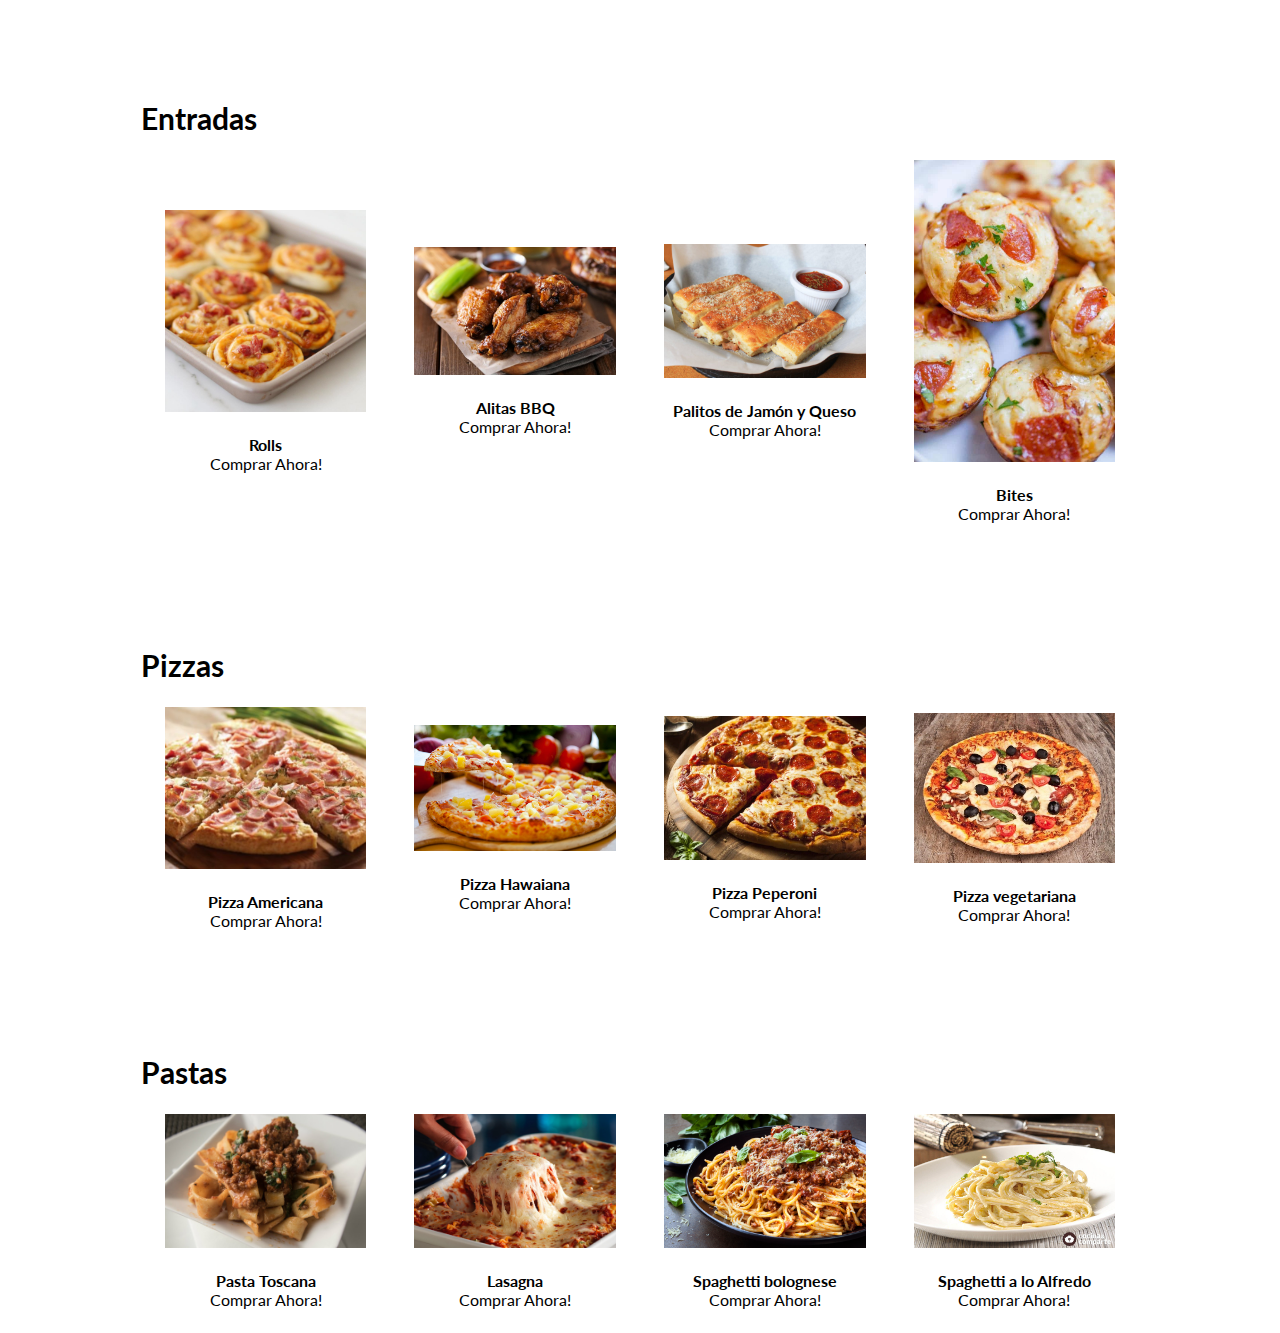
==== menu.html @ cc037760 "avance proyecto 1" ====
<!DOCTYPE html>
<html lang="es">
<head>
    <meta charset="UTF-8">
    <meta name="viewport" content="width=device-width, initial-scale=1.0">
    <meta http-equiv="X-UA-Compatible" content="ie=edge">
    <title>Menu | Pizzato</title>
    <link rel="stylesheet" href="styles/menu.css">
</head>
<body>

    <section id="uhm"> 
        <h2>Entradas</h2>
    </section>

    <section id="user">

         <div class="news">
            <img src="img/pizzas/rolls.jpg" alt="Rolls">
            <p>Rolls</p>
            <a href="#">Comprar Ahora!</a>
        </div>

        <div class="news">
            <img src="img/pizzas/alitas_bbq.jpg" alt="Bbq">
            <p>Alitas BBQ</p>
            <a href="#">Comprar Ahora!</a>
        </div>  
        
        <div class="news">
            <img src="img/pizzas/palitos.jpg" alt="palitos">
            <p>Palitos de Jamón y Queso</p>
            <a href="#">Comprar Ahora!</a>
        </div>

        <div class="news">
            <img src="img/pizzas/bites.jpg" alt="bites">
            <p>Bites</p>
            <a href="#">Comprar Ahora!</a>
        </div>
    </section>

    <section id="pk">
        <h2>Pizzas</h2>
    </section>

    <section id="user2">
        <div class="low">
            <img src="img/pizzas/pizza_americana.jpg" alt="americana">
            <p>Pizza Americana</p>
            <a href="#">Comprar Ahora!</a>
        </div>

        <div class="low">
            <img src="img/pizzas/pizza_hawaiana.jpg" alt="hawaiana">
            <p>Pizza Hawaiana</p>
            <a href="#">Comprar Ahora!</a>
        </div>

        <div class="low">
            <img src="img/pizzas/pizza_peperoni.jpg" alt="peperoni">
            <p>Pizza Peperoni</p>
            <a href="#">Comprar Ahora!</a>
        </div>

        <div class="low">
            <img src="img/pizzas/pizza_vegetariana.jpg" alt="vegetariana">
            <p>Pizza vegetariana</p>
            <a href="#">Comprar Ahora!</a>
        </div>
    </section>
    
    <section id="lp">
        <h2>Pastas</h2>
    </section>

    <section id="user3">
        <div class="law">
            <img src="img/pizzas/pasta_toscana.jpg" alt="toscana">
            <p>Pasta Toscana</p>
            <a href="#">Comprar Ahora!</a>
        </div>

        <div class="law">
            <img src="img/pizzas/lasagna.jpg" alt="lasagna">
            <p>Lasagna</p>
            <a href="#">Comprar Ahora!</a>
        </div>

        <div class="law">
            <img src="img/pizzas/bolognesse.jpg" alt="bolognese">
            <p>Spaghetti bolognese</p>
            <a href="#">Comprar Ahora!</a>
        </div>

        <div class="law">
            <img src="img/pizzas/alfredo.jpg" alt="alfredo">
            <p>Spaghetti a lo Alfredo</p>
            <a href="#">Comprar Ahora!</a>
        </div>

                
    </section>
</body>
</html>
---- styles/menu.css ----
@import url('https://fonts.googleapis.com/css?family=Lato:300,400,700&display=swap');

*{
    margin: 0;
    padding: 0;
    box-sizing: border-box;
    font-family: "Lato";
}


#uhm h2{
    font-weight: bold;
    font-size: 30px;
    margin-top: 100px;
    margin-left: 11%;
}

#user{
    margin: 0 11%;
    padding: 0px;
    

    display: flex;
    flex-direction: row;
    justify-content: space-around;
    align-items: center;
}

.news{
    width: calc(50% - 48px);
    padding: 24px;
}
.news img{
    width: 100%;
}
.news p{
    text-align: center;
    color: black;
    font-weight: bold;
    font-size: 16px;
    padding-top: 20px;

}
.news a{
    text-decoration: none;
    color: black;
    display: block;
    font-size: 16px;
    text-align: center;
}

#pk h2{
    font-weight: bold;
    font-size: 30px;
    margin-top: 100px;
    margin-left: 11%;
}
#user2{
    margin: 0 11%;
    padding: 0px;
    

    display: flex;
    flex-direction: row;
    justify-content: space-around;
    align-items: center;
}
.low{
    width: calc(50% - 48px);
    padding: 24px;
}
.low img{
    width: 100%;
}
.low p{
    text-align: center;
    color: black;
    font-weight: bold;
    font-size: 16px;
    padding-top: 20px;

}
.low a{
    text-decoration: none;
    color: black;
    display: block;
    font-size: 16px;
    text-align: center;
}

#lp h2{ 
    font-weight: bold;
    font-size: 30px;
    margin-top: 100px;
    margin-left: 11%;
}
#user3{
    margin: 0 11%;
    padding: 0px;
    

    display: flex;
    flex-direction: row;
    justify-content: space-around;
    align-items: center;
}
.law{
    width: calc(50% - 48px);
    padding: 24px;
}
.law img{
    width: 100%;
}
.law p{
    text-align: center;
    color: black;
    font-weight: bold;
    font-size: 16px;
    padding-top: 20px;

}
.law a{
    text-decoration: none;
    color: black;
    display: block;
    font-size: 16px;
    text-align: center;
}
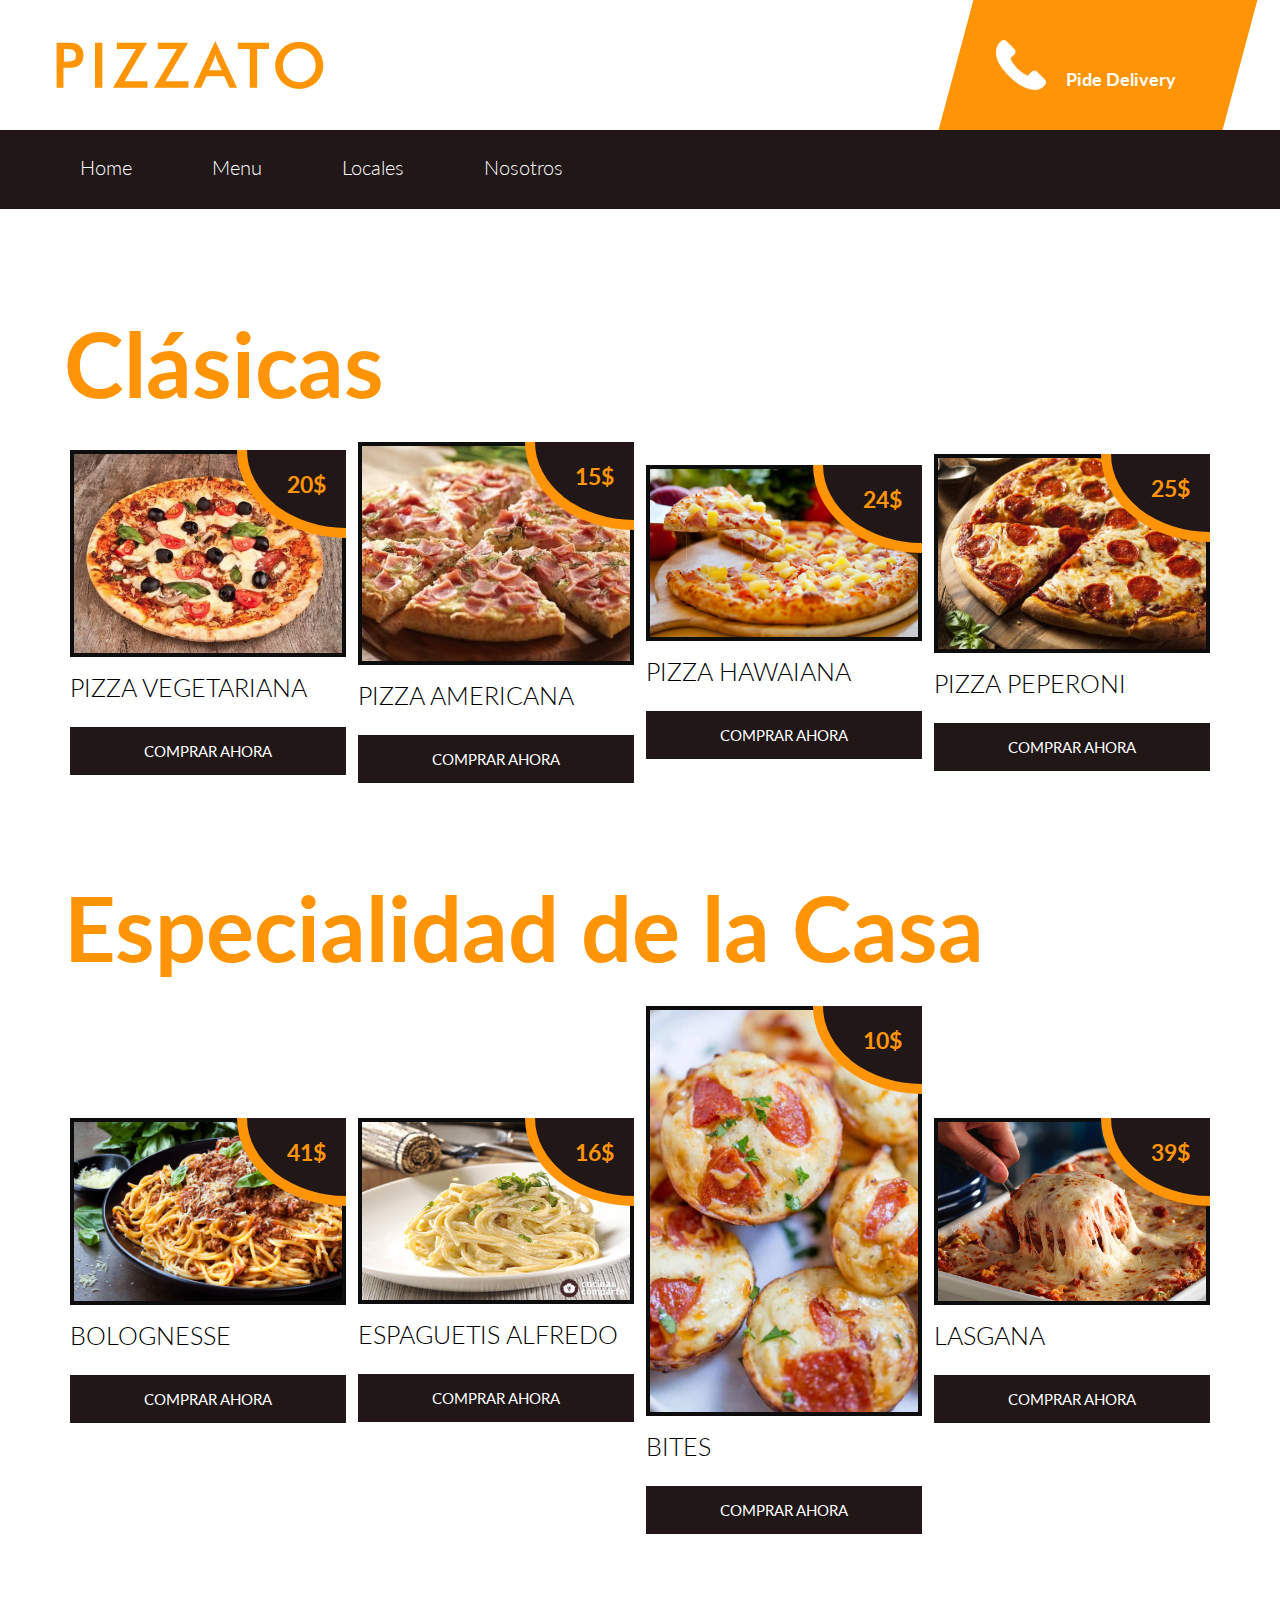
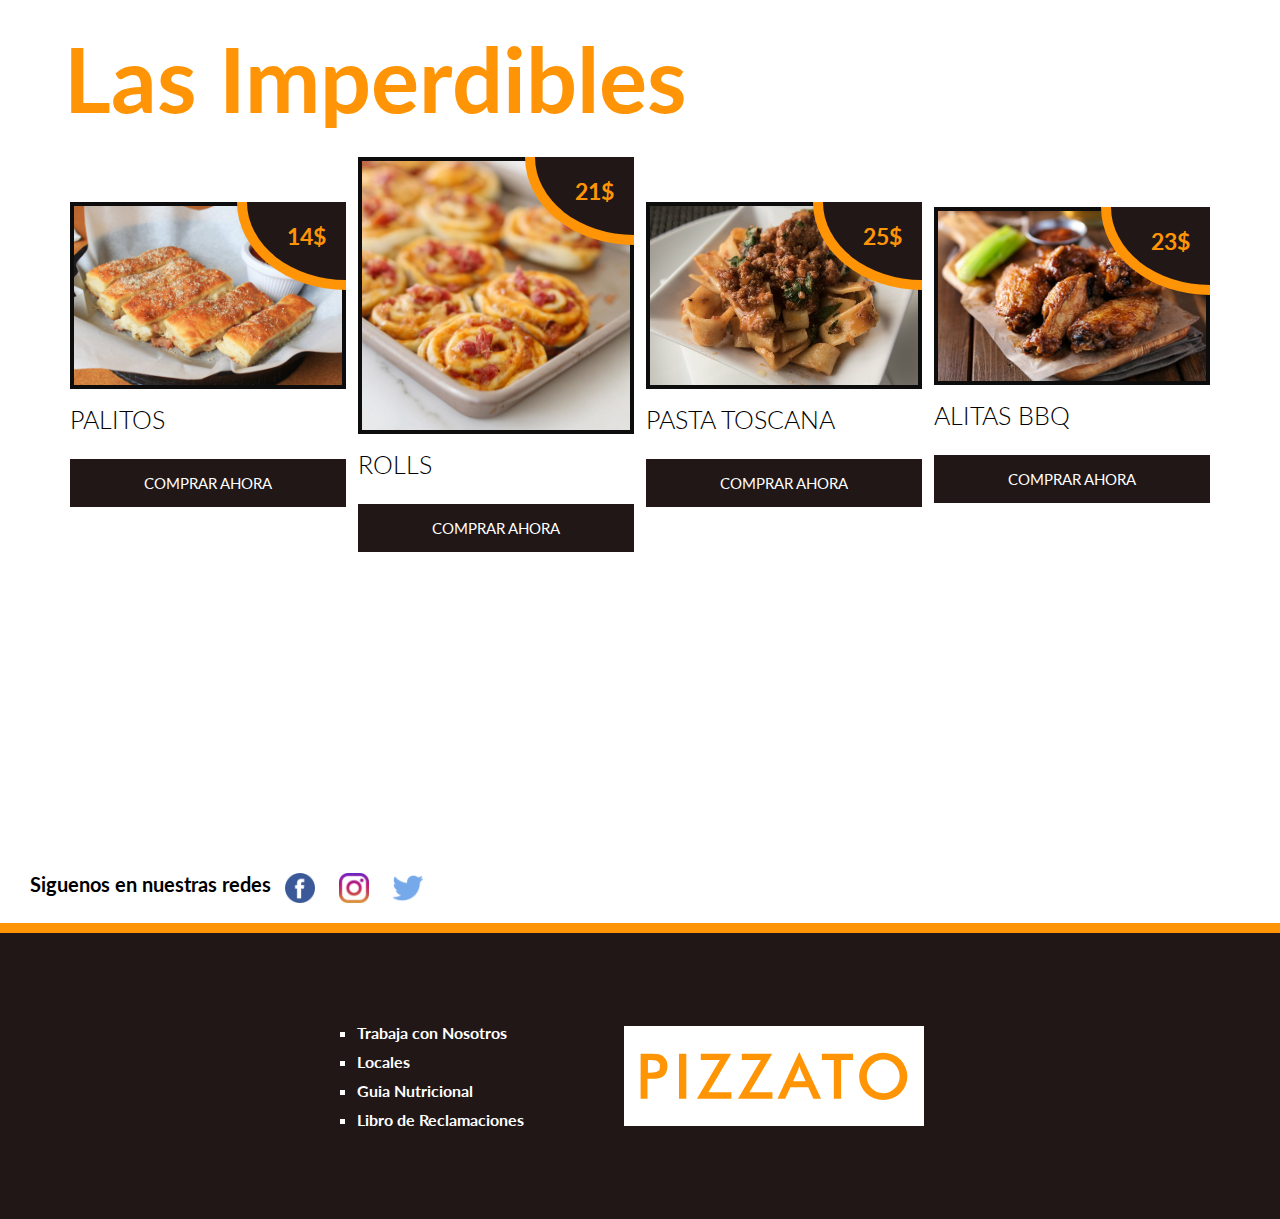
==== commit dbcaa6d9: "avance final" ====
--- a/menu.html
+++ b/menu.html
@@ -9,97 +9,194 @@
 </head>
 <body>
 
-    <section id="uhm"> 
-        <h2>Entradas</h2>
+    <header>
+        <div class="top">
+            <div class="brand">
+                <img src="img/pizzato.svg" alt="Pizzato">
+            </div>
+            <div class="delivery">
+                <img src="img/delivery.png" alt="Pide delivery">
+                <p>Pide Delivery</p>
+            </div>
+        </div>
+
+        <nav>
+            <a href="./index.html">Home</a>
+            <a href="menu.html">Menu</a>
+            <a target="_blank" href="locales.html">Locales</a>
+            <a target="_blank" href="nosotros.html">Nosotros</a>
+        </nav>
+    </header>
+
+        
+
+    <section class="carta">
+        <section class="carta-categoria">
+            <h2 class="cat-title">Clásicas</h2>
+            <div class="menu">
+                <div class="img-cont">   
+                    <img src="img/pizzas/pizza_vegetariana.jpg" alt="">
+                </div>
+                <div class="title-price">
+                    <h3>PIZZA VEGETARIANA</h3>
+                    <span>20$</span>
+                </div>
+                <button class="btnshop">COMPRAR AHORA</button>
+            </div>
+
+            <div class="menu">
+                <div class="img-cont">
+                    <img src="img/pizzas/pizza_americana.jpg" alt="">
+                </div>
+                <div class="title-price">
+                    <h3>PIZZA AMERICANA</h3>
+                    <span>15$</span>
+                </div>
+                <button class="btnshop">COMPRAR AHORA</button>
+            </div>
+
+            <div class="menu">
+                <div class="img-cont">
+                    <img src="img/pizzas/pizza_hawaiana.jpg" alt="">
+                </div>
+                <div class="title-price">
+                    <h3>PIZZA HAWAIANA</h3>
+                    <span>24$</span>
+                </div>
+                <button class="btnshop">COMPRAR AHORA</button>
+            </div>
+
+            <div class="menu">
+                <div class="img-cont">
+                    <img src="img/pizzas/pizza_peperoni.jpg" alt="">
+                </div>
+                <div class="title-price">
+                    <h3>PIZZA PEPERONI</h3>
+                    <span>25$</span>
+                </div>
+                <button class="btnshop">COMPRAR AHORA</button>
+            </div>
+        </section>
+        
+        <section class="carta-categoria">
+            <h2 class="cat-title">Especialidad de la Casa</h2>
+            <div class="menu">
+                <div class="img-cont">
+                    <img src="img/pizzas/bolognesse.jpg" alt="">
+                </div>
+                <div class="title-price">
+                    <h3>BOLOGNESSE</h3>
+                    <span>41$</span>
+                </div>
+                <button class="btnshop">COMPRAR AHORA</button>
+            </div>
+
+            <div class="menu">
+                <div class="img-cont">
+                    <img src="img/pizzas/alfredo.jpg" alt="">
+                </div>
+                <div class="title-price">
+                    <h3>ESPAGUETIS ALFREDO</h3>
+                    <span>16$</span>
+                </div>
+                <button class="btnshop">COMPRAR AHORA</button>
+            </div>
+
+            <div class="menu">
+                <div class="img-cont">
+                    <img src="img/pizzas/bites.jpg" alt="">
+                </div>
+                <div class="title-price">
+                    <h3>BITES</h3>
+                    <span>10$</span>
+                </div>
+                <button class="btnshop">COMPRAR AHORA</button>
+            </div>
+
+            <div class="menu">
+                <div class="img-cont">
+                    <img src="img/pizzas/lasagna.jpg" alt="">
+                </div>
+                <div class="title-price">
+                    <h3>LASGANA</h3>
+                    <span>39$</span>
+                </div>
+                <button class="btnshop">COMPRAR AHORA</button>
+            </div>
+        </section>
+
+        <section class="carta-categoria">
+            <h2 class="cat-title">Las Imperdibles</h2>
+
+
+            <div class="menu">
+                <div class="img-cont">
+                    <img src="img/pizzas/palitos.jpg" alt="">
+                </div>
+                <div class="title-price">
+                    <h3>PALITOS</h3>
+                    <span>14$</span>
+                </div>
+                <button class="btnshop">COMPRAR AHORA</button>
+            </div>
+
+            <div class="menu">
+                <div class="img-cont">
+                    <img src="img/pizzas/rolls.jpg" alt="">
+                </div>
+                <div class="title-price">
+                    <h3>ROLLS</h3>
+                    <span>21$</span>
+                </div>
+                <button class="btnshop">COMPRAR AHORA</button>
+            </div>            
+
+            <div class="menu">
+                <div class="img-cont">
+                    <img src="img/pizzas/pasta_toscana.jpg" alt="">
+                </div>
+                <div class="title-price">
+                    <h3>PASTA TOSCANA</h3>
+                    <span>25$</span>
+                </div>
+                <button class="btnshop">COMPRAR AHORA</button>
+            </div>
+
+            <div class="menu">
+                <div class="img-cont">
+                    <img src="img/pizzas/alitas_bbq.jpg" alt="">
+                </div>
+                <div class="title-price">
+                    <h3>ALITAS BBQ</h3>
+                    <span>23$</span>
+                </div>
+                <button class="btnshop">COMPRAR AHORA</button>
+            </div>
+        </section>                
     </section>
 
-    <section id="user">
-
-         <div class="news">
-            <img src="img/pizzas/rolls.jpg" alt="Rolls">
-            <p>Rolls</p>
-            <a href="#">Comprar Ahora!</a>
+
+
+
+    <footer>
+        <div class="networks">
+            <p>Siguenos en nuestras redes</p>
+            <a target="_blank"> <img src="img/networks/facebook.png" alt="Facebook"></a>
+            <a target="_blank"> <img src="img/networks/instagram.png" alt="Instagram"></a>
+            <a target="_blank"> <img src="img/networks/twitter.png" alt="Twitter"></a>
         </div>
-
-        <div class="news">
-            <img src="img/pizzas/alitas_bbq.jpg" alt="Bbq">
-            <p>Alitas BBQ</p>
-            <a href="#">Comprar Ahora!</a>
-        </div>  
-        
-        <div class="news">
-            <img src="img/pizzas/palitos.jpg" alt="palitos">
-            <p>Palitos de Jamón y Queso</p>
-            <a href="#">Comprar Ahora!</a>
+        <hr>
+        <div class="information">
+            <div class="other-links">
+                <ul>
+                    <li>Trabaja con Nosotros</li>
+                    <li>Locales</li>
+                    <li>Guia Nutricional</li>
+                    <li>Libro de Reclamaciones</li>
+                </ul>
+            </div>
+            <img src="img/pizzato.svg" alt="Pizzato">
         </div>
-
-        <div class="news">
-            <img src="img/pizzas/bites.jpg" alt="bites">
-            <p>Bites</p>
-            <a href="#">Comprar Ahora!</a>
-        </div>
-    </section>
-
-    <section id="pk">
-        <h2>Pizzas</h2>
-    </section>
-
-    <section id="user2">
-        <div class="low">
-            <img src="img/pizzas/pizza_americana.jpg" alt="americana">
-            <p>Pizza Americana</p>
-            <a href="#">Comprar Ahora!</a>
-        </div>
-
-        <div class="low">
-            <img src="img/pizzas/pizza_hawaiana.jpg" alt="hawaiana">
-            <p>Pizza Hawaiana</p>
-            <a href="#">Comprar Ahora!</a>
-        </div>
-
-        <div class="low">
-            <img src="img/pizzas/pizza_peperoni.jpg" alt="peperoni">
-            <p>Pizza Peperoni</p>
-            <a href="#">Comprar Ahora!</a>
-        </div>
-
-        <div class="low">
-            <img src="img/pizzas/pizza_vegetariana.jpg" alt="vegetariana">
-            <p>Pizza vegetariana</p>
-            <a href="#">Comprar Ahora!</a>
-        </div>
-    </section>
-    
-    <section id="lp">
-        <h2>Pastas</h2>
-    </section>
-
-    <section id="user3">
-        <div class="law">
-            <img src="img/pizzas/pasta_toscana.jpg" alt="toscana">
-            <p>Pasta Toscana</p>
-            <a href="#">Comprar Ahora!</a>
-        </div>
-
-        <div class="law">
-            <img src="img/pizzas/lasagna.jpg" alt="lasagna">
-            <p>Lasagna</p>
-            <a href="#">Comprar Ahora!</a>
-        </div>
-
-        <div class="law">
-            <img src="img/pizzas/bolognesse.jpg" alt="bolognese">
-            <p>Spaghetti bolognese</p>
-            <a href="#">Comprar Ahora!</a>
-        </div>
-
-        <div class="law">
-            <img src="img/pizzas/alfredo.jpg" alt="alfredo">
-            <p>Spaghetti a lo Alfredo</p>
-            <a href="#">Comprar Ahora!</a>
-        </div>
-
-                
-    </section>
+    </footer>    
 </body>
 </html>--- a/styles/menu.css
+++ b/styles/menu.css
@@ -8,122 +8,206 @@
     font-family: "Lato";
 }
 
-
-#uhm h2{
-    font-weight: bold;
-    font-size: 30px;
+img{
+    vertical-align: bottom;
+}
+
+:root{
+    --naranja: #FF9506;
+    --secundario: #211717;
+}
+
+header{
+    width: 100%;
+    /*position: relative;*/
+    background: #fff;
+    overflow-x: hidden;
+}
+
+header .top{
+    width: 100%;
+    display: flex;
+    flex-direction: row;
+    justify-content: space-between;
+    padding: 0 40px;
+    /*padding: 40px;*/
+    align-items: center;
+}
+
+header .top .brand img{
+    /*height: 190px;*/
+    /*width: 190px*/
+}
+
+header .top .delivery{
+    background: var(--naranja);
+    padding: 40px;
+    transform: skewX(-15deg);
+}
+
+header .top .delivery img{
+    width: 50px;
+    transform: skewX(15deg);
+}
+header .top .delivery p{
+    display: inline-block;
+    transform: skewX(15deg);
+    margin: 0px 20px;
+    color: #fff;
+    font-size: 18px;
+    font-weight: 700;
+}
+
+header nav{
+    background: var(--secundario);
+    width: 100%;
+    display: flex;
+    flex-direction: row;
+    padding-left: 40px;
+}
+
+header nav a{
+    text-decoration: none;
+    color: #fff;
+    margin: 0px 20px;
+    padding: 25px 20px;
+    font-weight: 300;
+    font-size: 20px;
+    border-bottom: 5px solid transparent;
+    transition: border .3s ease;
+    /*transition-delay: .3s;*/
+}
+header nav a:hover{
+    background: var(--naranja);
+}
+
+/*======================================*/
+
+
+.carta{
+    width: 100%;
     margin-top: 100px;
-    margin-left: 11%;
-}
-
-#user{
-    margin: 0 11%;
-    padding: 0px;
-    
-
+}
+
+.carta-categoria{
+    width: 90%;
+    margin: auto;
     display: flex;
     flex-direction: row;
     justify-content: space-around;
     align-items: center;
-}
-
-.news{
-    width: calc(50% - 48px);
-    padding: 24px;
-}
-.news img{
-    width: 100%;
-}
-.news p{
-    text-align: center;
-    color: black;
-    font-weight: bold;
-    font-size: 16px;
-    padding-top: 20px;
-
-}
-.news a{
-    text-decoration: none;
-    color: black;
-    display: block;
-    font-size: 16px;
-    text-align: center;
-}
-
-#pk h2{
-    font-weight: bold;
-    font-size: 30px;
-    margin-top: 100px;
-    margin-left: 11%;
-}
-#user2{
-    margin: 0 11%;
-    padding: 0px;
-    
-
-    display: flex;
-    flex-direction: row;
-    justify-content: space-around;
+    flex-wrap: wrap;
+    margin-bottom: 90px;
+}
+
+.carta-categoria .cat-title{
+    width: 100%;
+    font-size: 90px;
+    color: var(--naranja);
+    margin-bottom: 25px;
+}
+
+
+.carta-categoria .menu{
+    width: 24%;
+    position: relative;
+
+}
+
+.carta-categoria .menu .img-cont{
+    overflow:hidden;
+    margin-bottom: 15px;
+    border: 4px solid #0d0d0d;
+}
+
+.carta-categoria .menu img{
+    width: 100%;
+    transition: all .3s ease;
+}
+
+.carta-categoria .menu .title-price h3{
+    font-size: 25px;
+    font-weight: 300;
+}
+.carta-categoria .menu .title-price span{
+    font-weight: 700;
+    color: var(--naranja);
+    position: absolute;
+    top: 0;
+    right: 0;
+    padding: 20px 20px 30px 40px;
+    font-size: 23px;
+    background: var(--secundario);
+    border: 0px solid;
+    border-left-width: 10px;
+    border-bottom-width: 10px;
+    border-bottom-left-radius: 100%;
+}
+
+.carta-categoria .menu .btnshop{
+    width: 100%;
+    margin-top: 25px;
+    border: none;
+    background: var(--secundario);
+    padding: 15px;
+    font-size: 15px;
+    color: #fff ;
+    cursor: pointer;
+    transition: background .3s ease;
+}
+
+.carta-categoria .menu:hover > .btnshop{
+    background: var(--naranja);
+}
+.carta-categoria .menu:hover > .img-cont img{
+    transform: scale(1.1);
+}
+
+/*==============================================*/
+
+footer{
+    margin-top: 300px;
+}
+
+footer .networks{
+    padding: 20px 30px;
+}
+
+footer .networks p{
+    display: inline-block;
+    font-weight: 700;
+    font-size: 20px;
+}
+
+footer .networks img{
+    width: 30px;
+    vertical-align: middle;
+    margin: 0px 10px;
+    cursor: pointer;
+}
+
+footer hr{
+    height: 10px;
+    border: none;
+    background: var(--naranja);
+    margin: auto;
+}
+footer .information{
+    background: var(--secundario);
+    padding: 80px;
+    display: flex;
+    flex-direction: row;
+    justify-content: center;
     align-items: center;
 }
-.low{
-    width: calc(50% - 48px);
-    padding: 24px;
-}
-.low img{
-    width: 100%;
-}
-.low p{
-    text-align: center;
-    color: black;
-    font-weight: bold;
-    font-size: 16px;
-    padding-top: 20px;
-
-}
-.low a{
-    text-decoration: none;
-    color: black;
-    display: block;
-    font-size: 16px;
-    text-align: center;
-}
-
-#lp h2{ 
-    font-weight: bold;
-    font-size: 30px;
-    margin-top: 100px;
-    margin-left: 11%;
-}
-#user3{
-    margin: 0 11%;
-    padding: 0px;
-    
-
-    display: flex;
-    flex-direction: row;
-    justify-content: space-around;
-    align-items: center;
-}
-.law{
-    width: calc(50% - 48px);
-    padding: 24px;
-}
-.law img{
-    width: 100%;
-}
-.law p{
-    text-align: center;
-    color: black;
-    font-weight: bold;
-    font-size: 16px;
-    padding-top: 20px;
-
-}
-.law a{
-    text-decoration: none;
-    color: black;
-    display: block;
-    font-size: 16px;
-    text-align: center;
+
+footer .information .other-links ul li{
+    list-style: square;
+    color: #fff;
+    font-weight: 700;
+    margin: 10px 0;
+}
+
+footer .information img{
+    margin-left: 100px;
 }